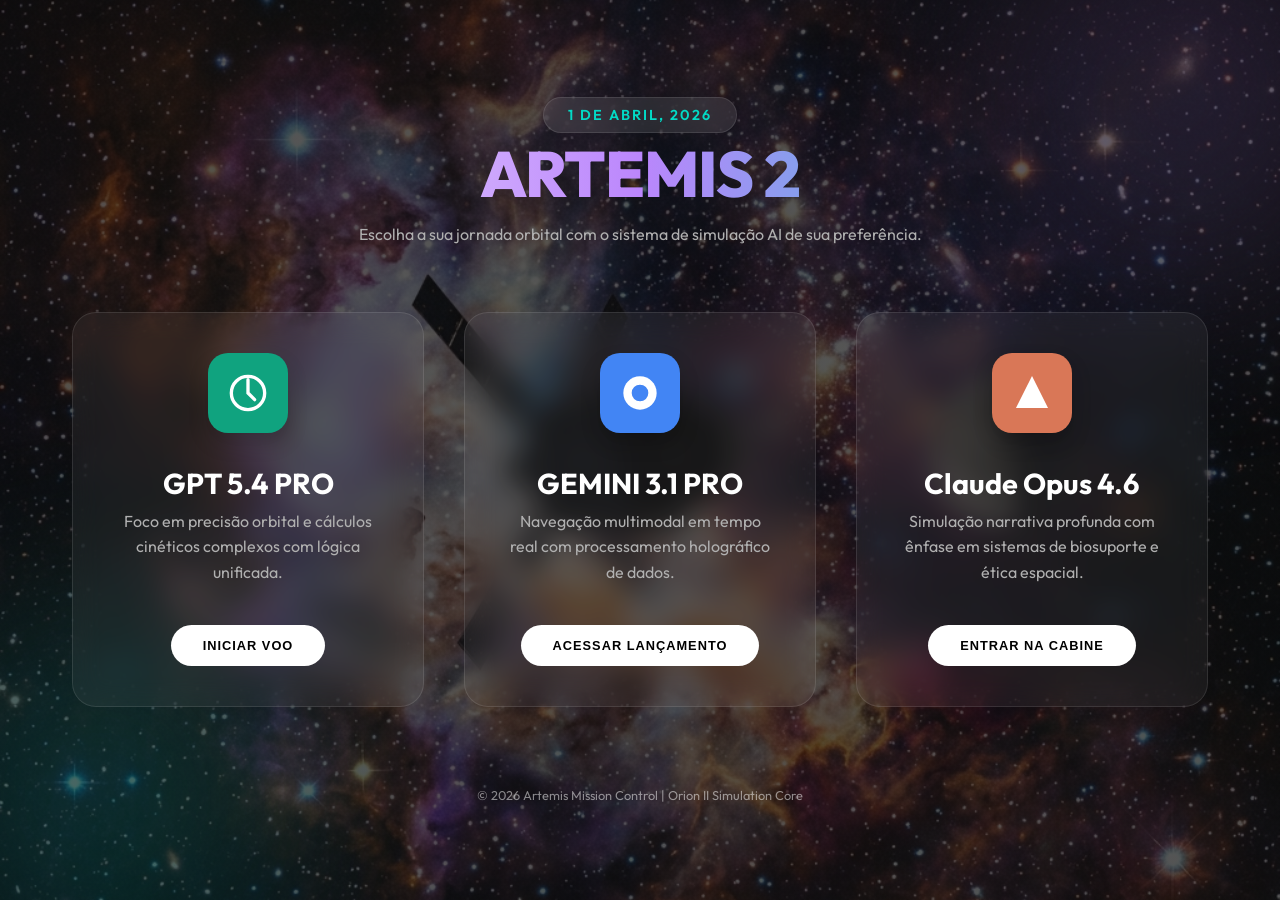
==== index.html @ f57c5f64 "Initial commit: Artemis 2 Simulation Hub with AI engine selection" ====
<!DOCTYPE html>
<html lang="pt-br">
<head>
    <meta charset="UTF-8">
    <meta name="viewport" content="width=device-width, initial-scale=1.0">
    <title>ARTEMIS 2 | Simulações Espaciais AI - 1 de Abril 2026</title>
    <meta name="description" content="Simulação de voo e viagem espacial para a Lua com a missão Artemis 2 em cooperação com as inteligências artificiais de última geração.">
    
    <!-- Google Fonts -->
    <link rel="preconnect" href="https://fonts.googleapis.com">
    <link rel="preconnect" href="https://fonts.gstatic.com" crossorigin>
    <link href="https://fonts.googleapis.com/css2?family=Outfit:wght@300;600;800&display=swap" rel="stylesheet">
    
    <!-- CSS -->
    <link rel="stylesheet" href="index.css">
    
    <link rel="icon" href="https://upload.wikimedia.org/wikipedia/commons/e/e5/Artemis_program_logo.svg">
</head>
<body>

    <div class="bg-blobs">
        <div class="blob blob-1"></div>
        <div class="blob blob-2"></div>
    </div>

    <div class="container">
        <header>
            <span class="date-badge">1 DE ABRIL, 2026</span>
            <h1>Artemis 2</h1>
            <p>Escolha a sua jornada orbital com o sistema de simulação AI de sua preferência.</p>
        </header>

        <section class="simulations-grid">
            
            <!-- GPT 5.4 PRO -->
            <a href="artemis2_chat_gpt_simulacao.html" class="card gpt-card">
                <div class="icon">
                    <svg width="40" height="40" viewBox="0 0 24 24" fill="none" xmlns="http://www.w3.org/2000/svg">
                        <path d="M12 2C6.47715 2 2 6.47715 2 12C2 17.5228 6.47715 22 12 22C17.5228 22 22 17.5228 22 12C22 6.47715 17.5228 2 12 2ZM12 4V12L16 16" stroke="white" stroke-width="2" stroke-linecap="round"/>
                    </svg>
                </div>
                <div>
                    <h2>GPT 5.4 PRO</h2>
                    <p>Foco em precisão orbital e cálculos cinéticos complexos com lógica unificada.</p>
                </div>
                <button class="btn">Iniciar Voo</button>
            </a>

            <!-- GEMINI 3.1 PRO -->
            <a href="artemis2_gemini.html" class="card gemini-card">
                <div class="icon">
                    <svg width="40" height="40" viewBox="0 0 24 24" fill="none" xmlns="http://www.w3.org/2000/svg">
                        <path d="M12 22C17.5228 22 22 17.5228 22 12C22 6.47715 17.5228 2 12 2C6.47715 2 2 6.47715 2 12C2 17.5228 6.47715 22 12 22Z" fill="white"/>
                        <circle cx="12" cy="12" r="5" fill="#4285f4"/>
                    </svg>
                </div>
                <div>
                    <h2>GEMINI 3.1 PRO</h2>
                    <p>Navegação multimodal em tempo real com processamento holográfico de dados.</p>
                </div>
                <button class="btn">Acessar Lançamento</button>
            </a>

            <!-- CLAUDE OPUS 4.6 -->
            <a href="artemis2-opusv5.html" class="card claude-card">
                <div class="icon">
                    <svg width="40" height="40" viewBox="0 0 24 24" fill="none" xmlns="http://www.w3.org/2000/svg">
                        <path d="M12 4L4 20H20L12 4Z" fill="white" stroke="white" stroke-width="2"/>
                    </svg>
                </div>
                <div>
                    <h2>Claude Opus 4.6</h2>
                    <p>Simulação narrativa profunda com ênfase em sistemas de biosuporte e ética espacial.</p>
                </div>
                <button class="btn">Entrar na Cabine</button>
            </a>

        </section>

        <footer style="margin-top: 5rem; opacity: 0.5; font-size: 0.8rem;">
            &copy; 2026 Artemis Mission Control | Orion II Simulation Core
        </footer>
    </div>

    <!-- Micro-animations for the mouse follow -->
    <script>
        document.addEventListener('mousemove', (e) => {
            const blobs = document.querySelectorAll('.blob');
            const x = (e.clientX / window.innerWidth - 0.5) * 50;
            const y = (e.clientY / window.innerHeight - 0.5) * 50;
            
            blobs.forEach((blob, index) => {
                const factor = index === 0 ? 1 : -0.8;
                blob.style.transform = `translate(${x * factor}px, ${y * factor}px)`;
            });
        });
    </script>
</body>
</html>
---- index.css ----
/* Reset & Base */
:root {
  --primary-color: #bb86fc;
  --secondary-color: #03dac6;
  --bg-color: #0d0d0d;
  --card-bg: rgba(255, 255, 255, 0.05);
  --glass-border: rgba(255, 255, 255, 0.1);
  --text-main: #ffffff;
  --text-muted: #b0b0b0;
  --accent-gpt: #10a37f;
  --accent-gemini: #4285f4;
  --accent-claude: #d97757;
  --font-family: 'Outfit', -apple-system, BlinkMacSystemFont, 'Segoe UI', Roboto, Helvetica, Arial, sans-serif;
}

* {
  margin: 0;
  padding: 0;
  box-sizing: border-box;
}

body {
  font-family: var(--font-family);
  background-color: var(--bg-color);
  color: var(--text-main);
  overflow-x: hidden;
  height: 100vh;
  display: flex;
  flex-direction: column;
  align-items: center;
  justify-content: center;
  background-image: 
    linear-gradient(rgba(13, 13, 13, 0.7), rgba(13, 13, 13, 0.7)),
    url('background.png');
  background-size: cover;
  background-position: center;
  background-attachment: fixed;
}

/* Scrollbar */
::-webkit-scrollbar {
  width: 8px;
}
::-webkit-scrollbar-track {
  background: var(--bg-color);
}
::-webkit-scrollbar-thumb {
  background: var(--glass-border);
  border-radius: 4px;
}
::-webkit-scrollbar-thumb:hover {
  background: var(--primary-color);
}

/* Container */
.container {
  max-width: 1200px;
  width: 100%;
  padding: 2rem;
  text-align: center;
  z-index: 10;
}

/* Header */
header {
  margin-bottom: 4rem;
  animation: fadeInDown 1.2s ease-out;
}

h1 {
  font-size: 4rem;
  font-weight: 800;
  letter-spacing: -1px;
  background: linear-gradient(to right, #fff, var(--primary-color), var(--secondary-color));
  -webkit-background-clip: text;
  background-clip: text;
  -webkit-text-fill-color: transparent;
  margin-bottom: 0.5rem;
  text-transform: uppercase;
}

.date-badge {
  display: inline-block;
  padding: 0.5rem 1.5rem;
  background: rgba(255, 255, 255, 0.1);
  backdrop-filter: blur(10px);
  border-radius: 50px;
  border: 1px solid var(--glass-border);
  font-size: 0.9rem;
  color: var(--secondary-color);
  font-weight: 600;
  letter-spacing: 2px;
}

/* Grid */
.simulations-grid {
  display: grid;
  grid-template-columns: repeat(auto-fit, minmax(300px, 1fr));
  gap: 2.5rem;
  width: 100%;
}

/* Card Style */
.card {
  background: var(--card-bg);
  backdrop-filter: blur(15px);
  border: 1px solid var(--glass-border);
  border-radius: 24px;
  padding: 2.5rem;
  text-decoration: none;
  color: inherit;
  transition: all 0.4s cubic-bezier(0.175, 0.885, 0.32, 1.275);
  position: relative;
  overflow: hidden;
  display: flex;
  flex-direction: column;
  align-items: center;
  gap: 1.5rem;
  animation: fadeInUp 1s ease-out both;
}

.card:nth-child(1) { animation-delay: 0.2s; }
.card:nth-child(2) { animation-delay: 0.4s; }
.card:nth-child(3) { animation-delay: 0.6s; }

.card::before {
  content: '';
  position: absolute;
  top: 0;
  left: 0;
  width: 100%;
  height: 100%;
  background: radial-gradient(circle at top right, rgba(255, 255, 255, 0.1), transparent);
  opacity: 0;
  transition: opacity 0.3s ease;
}

.card:hover {
  transform: translateY(-10px) scale(1.02);
  border-color: rgba(255, 255, 255, 0.3);
  box-shadow: 0 20px 40px rgba(0, 0, 0, 0.4);
}

.card:hover::before {
  opacity: 1;
}

.icon {
  width: 80px;
  height: 80px;
  border-radius: 20px;
  display: flex;
  align-items: center;
  justify-content: center;
  font-size: 2.5rem;
  margin-bottom: 0.5rem;
  box-shadow: 0 10px 20px rgba(0, 0, 0, 0.2);
}

.gpt-card .icon { background: var(--accent-gpt); color: white; }
.gemini-card .icon { background: var(--accent-gemini); color: white; }
.claude-card .icon { background: var(--accent-claude); color: white; }

h2 {
  font-size: 1.8rem;
  font-weight: 700;
  margin-bottom: 0.5rem;
}

p {
  color: var(--text-muted);
  font-size: 1rem;
  line-height: 1.6;
}

.btn {
  margin-top: 1rem;
  padding: 0.8rem 2rem;
  border-radius: 50px;
  font-weight: 700;
  text-transform: uppercase;
  font-size: 0.8rem;
  letter-spacing: 1px;
  border: none;
  cursor: pointer;
  background: white;
  color: black;
  transition: 0.3s ease;
}

.card:hover .btn {
  background: var(--primary-color);
  color: white;
}

/* Animations */
@keyframes fadeInDown {
  from { opacity: 0; transform: translateY(-30px); }
  to { opacity: 1; transform: translateY(0); }
}

@keyframes fadeInUp {
  from { opacity: 0; transform: translateY(30px); }
  to { opacity: 1; transform: translateY(0); }
}

/* Particles Background Sim */
.bg-blobs {
  position: fixed;
  top: 0;
  left: 0;
  width: 100%;
  height: 100%;
  z-index: 1;
  pointer-events: none;
  overflow: hidden;
}

.blob {
  position: absolute;
  width: 400px;
  height: 400px;
  background: var(--primary-color);
  filter: blur(100px);
  border-radius: 50%;
  opacity: 0.15;
  animation: float 20s infinite alternate;
}

.blob-1 { top: -100px; right: -100px; background: var(--primary-color); }
.blob-2 { bottom: -100px; left: -100px; background: var(--secondary-color); animation-delay: -5s; }

@keyframes float {
  from { transform: translate(0, 0); }
  to { transform: translate(100px, 100px); }
}

/* Responsive */
@media (max-width: 768px) {
  h1 { font-size: 2.5rem; }
  .simulations-grid { grid-template-columns: 1fr; }
  body { height: auto; padding: 2rem 0; }
}
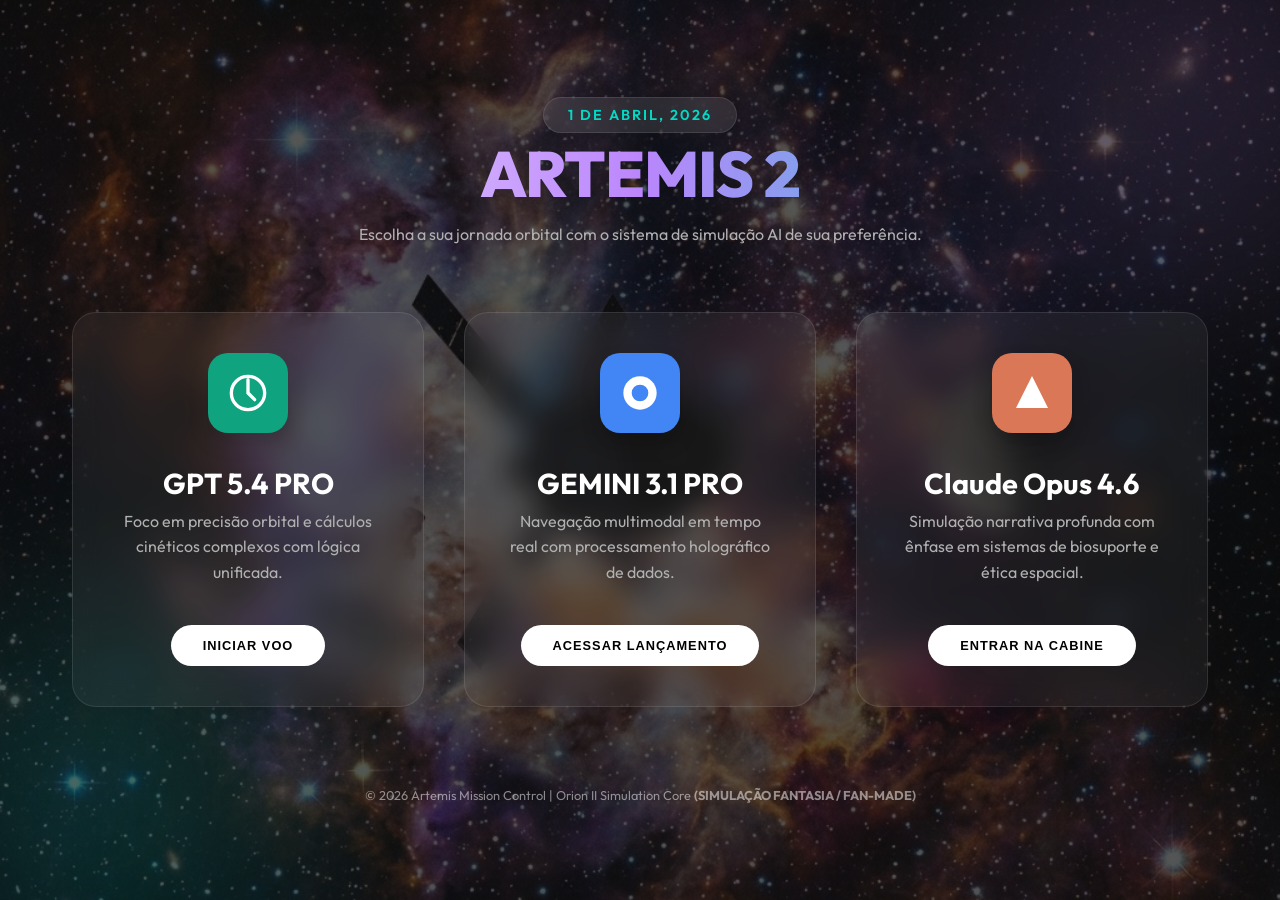
==== commit 280bb52a: "Fix Google Safe Browsing red screen (heuristics false positives)" ====
--- a/index.html
+++ b/index.html
@@ -14,7 +14,7 @@
     <!-- CSS -->
     <link rel="stylesheet" href="index.css">
     
-    <link rel="icon" href="https://upload.wikimedia.org/wikipedia/commons/e/e5/Artemis_program_logo.svg">
+    <link rel="icon" href="data:image/svg+xml,<svg xmlns='http://www.w3.org/2000/svg' viewBox='0 0 100 100'><text y='.9em' font-size='90'>🚀</text></svg>">
 </head>
 <body>
 
@@ -78,7 +78,7 @@
         </section>
 
         <footer style="margin-top: 5rem; opacity: 0.5; font-size: 0.8rem;">
-            &copy; 2026 Artemis Mission Control | Orion II Simulation Core
+            &copy; 2026 Artemis Mission Control | Orion II Simulation Core <strong>(SIMULAÇÃO FANTASIA / FAN-MADE)</strong>
         </footer>
     </div>
 
--- a/index.css
+++ b/index.css
@@ -31,7 +31,7 @@
   justify-content: center;
   background-image: 
     linear-gradient(rgba(13, 13, 13, 0.7), rgba(13, 13, 13, 0.7)),
-    url('background.png');
+    url('background.jpg');
   background-size: cover;
   background-position: center;
   background-attachment: fixed;
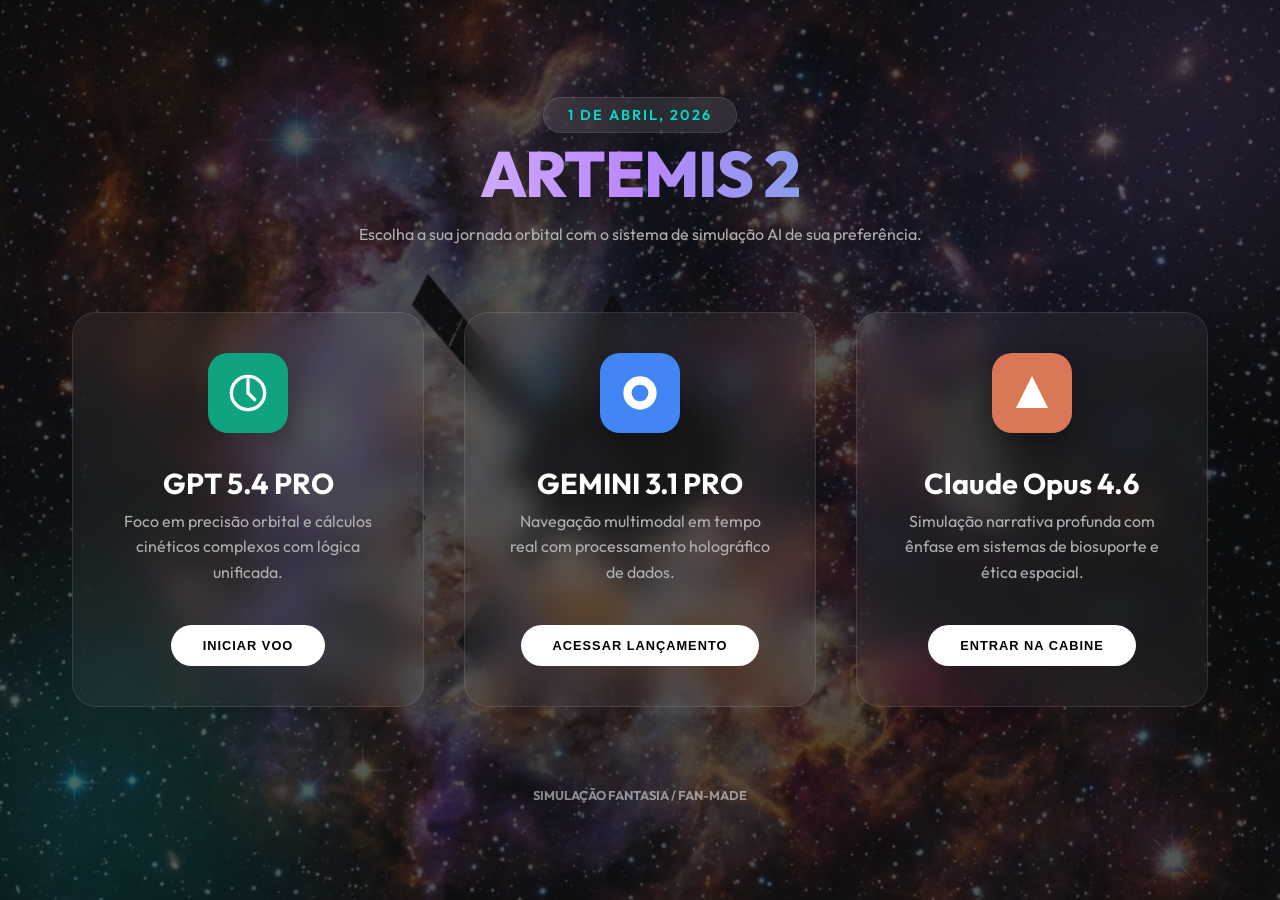
==== commit 0124f695: "Rename chat gpt file and remove deceptive footer texts" ====
--- a/index.html
+++ b/index.html
@@ -33,7 +33,7 @@
         <section class="simulations-grid">
             
             <!-- GPT 5.4 PRO -->
-            <a href="artemis2_chat_gpt_simulacao.html" class="card gpt-card">
+            <a href="artemis2_chat_gpt.html" class="card gpt-card">
                 <div class="icon">
                     <svg width="40" height="40" viewBox="0 0 24 24" fill="none" xmlns="http://www.w3.org/2000/svg">
                         <path d="M12 2C6.47715 2 2 6.47715 2 12C2 17.5228 6.47715 22 12 22C17.5228 22 22 17.5228 22 12C22 6.47715 17.5228 2 12 2ZM12 4V12L16 16" stroke="white" stroke-width="2" stroke-linecap="round"/>
@@ -78,7 +78,7 @@
         </section>
 
         <footer style="margin-top: 5rem; opacity: 0.5; font-size: 0.8rem;">
-            &copy; 2026 Artemis Mission Control | Orion II Simulation Core <strong>(SIMULAÇÃO FANTASIA / FAN-MADE)</strong>
+            <strong>SIMULAÇÃO FANTASIA / FAN-MADE</strong>
         </footer>
     </div>
 
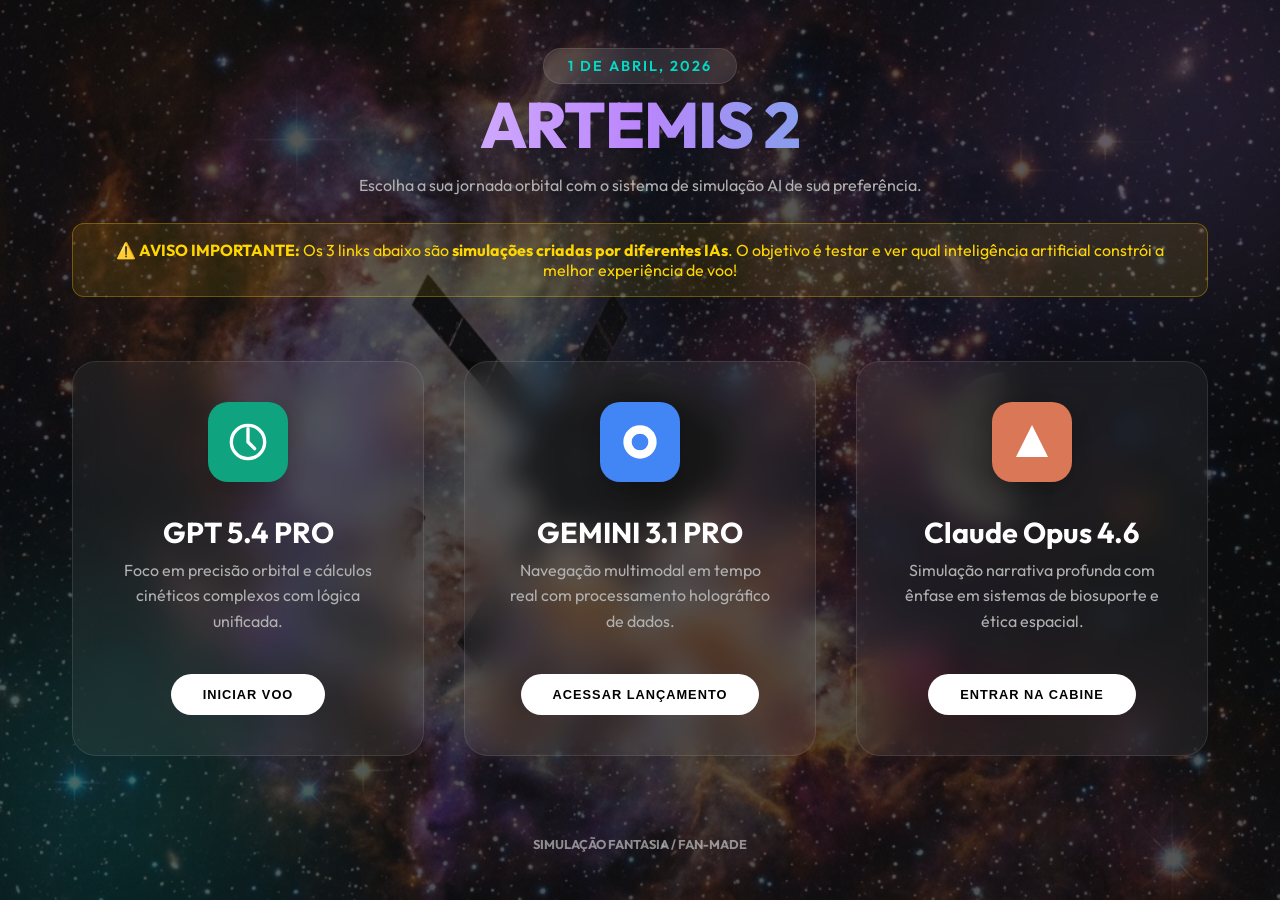
==== commit 6f71ff31: "feat: Add prominent warning that links are AI simulations" ====
--- a/index.html
+++ b/index.html
@@ -3,6 +3,7 @@
 <head>
     <meta charset="UTF-8">
     <meta name="viewport" content="width=device-width, initial-scale=1.0">
+    <meta name="google-site-verification" content="vCRd75NkckQ5ONjl4FGs9igMTV8BqqFZXigfnOIRbf8" />
     <title>ARTEMIS 2 | Simulações Espaciais AI - 1 de Abril 2026</title>
     <meta name="description" content="Simulação de voo e viagem espacial para a Lua com a missão Artemis 2 em cooperação com as inteligências artificiais de última geração.">
     
@@ -28,6 +29,9 @@
             <span class="date-badge">1 DE ABRIL, 2026</span>
             <h1>Artemis 2</h1>
             <p>Escolha a sua jornada orbital com o sistema de simulação AI de sua preferência.</p>
+            <div style="margin-top: 1.5rem; padding: 1rem 1.5rem; background: rgba(255, 204, 0, 0.1); border: 1px solid rgba(255, 204, 0, 0.3); border-radius: 12px; color: #ffd700; display: inline-block;">
+                <strong>⚠️ AVISO IMPORTANTE:</strong> Os 3 links abaixo são <strong>simulações criadas por diferentes IAs</strong>. O objetivo é testar e ver qual inteligência artificial constrói a melhor experiência de voo!
+            </div>
         </header>
 
         <section class="simulations-grid">
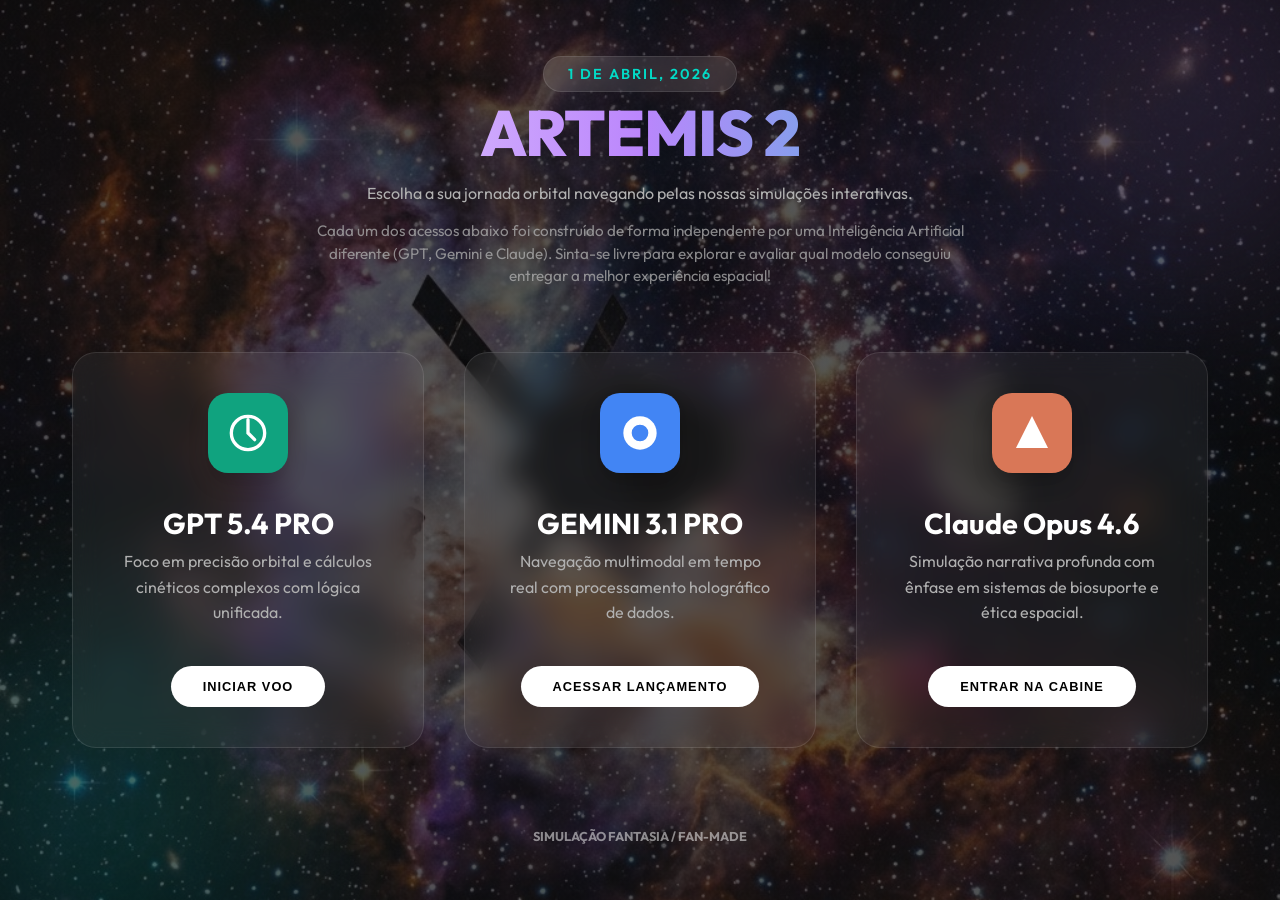
==== commit 9f3659ec: "style: Subtly integrate AI simulation notice" ====
--- a/index.html
+++ b/index.html
@@ -28,10 +28,10 @@
         <header>
             <span class="date-badge">1 DE ABRIL, 2026</span>
             <h1>Artemis 2</h1>
-            <p>Escolha a sua jornada orbital com o sistema de simulação AI de sua preferência.</p>
-            <div style="margin-top: 1.5rem; padding: 1rem 1.5rem; background: rgba(255, 204, 0, 0.1); border: 1px solid rgba(255, 204, 0, 0.3); border-radius: 12px; color: #ffd700; display: inline-block;">
-                <strong>⚠️ AVISO IMPORTANTE:</strong> Os 3 links abaixo são <strong>simulações criadas por diferentes IAs</strong>. O objetivo é testar e ver qual inteligência artificial constrói a melhor experiência de voo!
-            </div>
+            <p style="margin-bottom: 0.8rem;">Escolha a sua jornada orbital navegando pelas nossas simulações interativas.</p>
+            <p style="font-size: 0.95rem; opacity: 0.75; max-width: 650px; margin: 0 auto; line-height: 1.5;">
+                Cada um dos acessos abaixo foi construído de forma independente por uma Inteligência Artificial diferente (GPT, Gemini e Claude). Sinta-se livre para explorar e avaliar qual modelo conseguiu entregar a melhor experiência espacial!
+            </p>
         </header>
 
         <section class="simulations-grid">
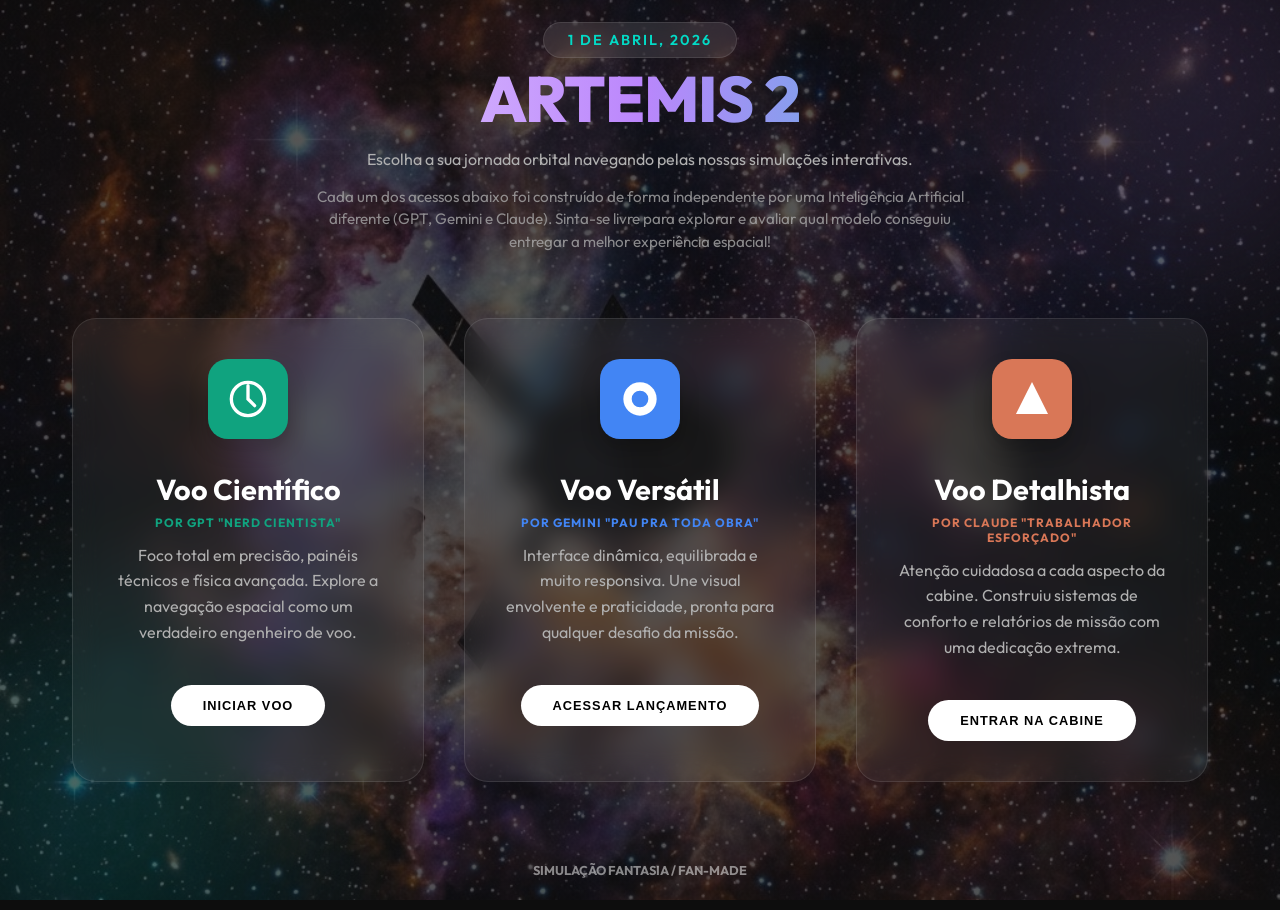
==== commit e81f08b8: "feat: Shift focus from AI models to simulation experiences and personas" ====
--- a/index.html
+++ b/index.html
@@ -44,8 +44,9 @@
                     </svg>
                 </div>
                 <div>
-                    <h2>GPT 5.4 PRO</h2>
-                    <p>Foco em precisão orbital e cálculos cinéticos complexos com lógica unificada.</p>
+                    <h2>Voo Científico</h2>
+                    <div style="font-size: 0.75rem; font-weight: bold; color: var(--accent-gpt); text-transform: uppercase; margin-bottom: 0.8rem; letter-spacing: 1px;">Por GPT "Nerd Cientista"</div>
+                    <p>Foco total em precisão, painéis técnicos e física avançada. Explore a navegação espacial como um verdadeiro engenheiro de voo.</p>
                 </div>
                 <button class="btn">Iniciar Voo</button>
             </a>
@@ -59,8 +60,9 @@
                     </svg>
                 </div>
                 <div>
-                    <h2>GEMINI 3.1 PRO</h2>
-                    <p>Navegação multimodal em tempo real com processamento holográfico de dados.</p>
+                    <h2>Voo Versátil</h2>
+                    <div style="font-size: 0.75rem; font-weight: bold; color: var(--accent-gemini); text-transform: uppercase; margin-bottom: 0.8rem; letter-spacing: 1px;">Por Gemini "Pau pra Toda Obra"</div>
+                    <p>Interface dinâmica, equilibrada e muito responsiva. Une visual envolvente e praticidade, pronta para qualquer desafio da missão.</p>
                 </div>
                 <button class="btn">Acessar Lançamento</button>
             </a>
@@ -73,8 +75,9 @@
                     </svg>
                 </div>
                 <div>
-                    <h2>Claude Opus 4.6</h2>
-                    <p>Simulação narrativa profunda com ênfase em sistemas de biosuporte e ética espacial.</p>
+                    <h2>Voo Detalhista</h2>
+                    <div style="font-size: 0.75rem; font-weight: bold; color: var(--accent-claude); text-transform: uppercase; margin-bottom: 0.8rem; letter-spacing: 1px;">Por Claude "Trabalhador Esforçado"</div>
+                    <p>Atenção cuidadosa a cada aspecto da cabine. Construiu sistemas de conforto e relatórios de missão com uma dedicação extrema.</p>
                 </div>
                 <button class="btn">Entrar na Cabine</button>
             </a>
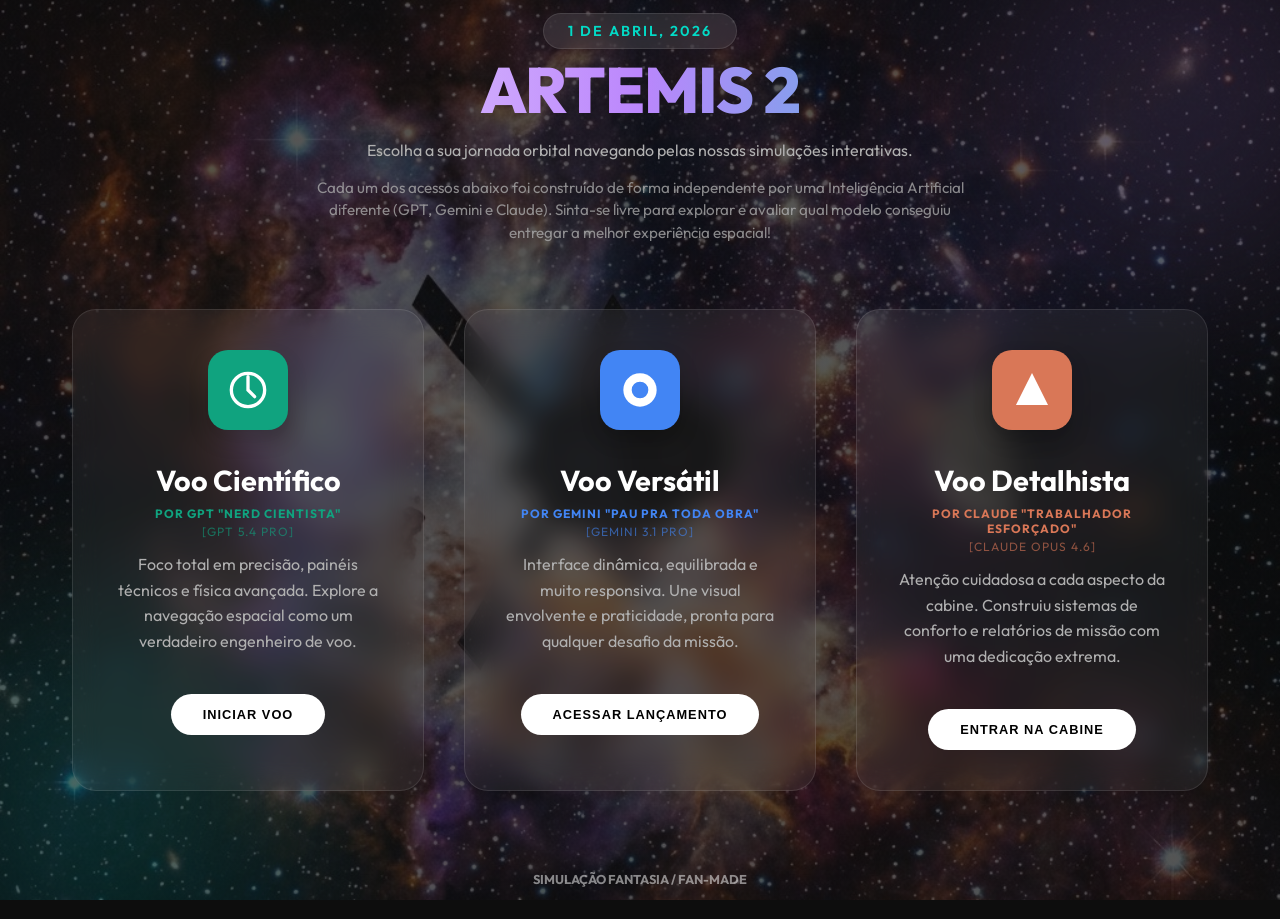
==== commit 721aeb95: "feat: Add specific AI model versions for historical record" ====
--- a/index.html
+++ b/index.html
@@ -45,7 +45,10 @@
                 </div>
                 <div>
                     <h2>Voo Científico</h2>
-                    <div style="font-size: 0.75rem; font-weight: bold; color: var(--accent-gpt); text-transform: uppercase; margin-bottom: 0.8rem; letter-spacing: 1px;">Por GPT "Nerd Cientista"</div>
+                    <div style="font-size: 0.75rem; font-weight: bold; color: var(--accent-gpt); text-transform: uppercase; margin-bottom: 0.8rem; letter-spacing: 1px;">
+                        Por GPT "Nerd Cientista"
+                        <span style="display: block; font-weight: normal; opacity: 0.6; margin-top: 0.2rem;">[GPT 5.4 PRO]</span>
+                    </div>
                     <p>Foco total em precisão, painéis técnicos e física avançada. Explore a navegação espacial como um verdadeiro engenheiro de voo.</p>
                 </div>
                 <button class="btn">Iniciar Voo</button>
@@ -61,7 +64,10 @@
                 </div>
                 <div>
                     <h2>Voo Versátil</h2>
-                    <div style="font-size: 0.75rem; font-weight: bold; color: var(--accent-gemini); text-transform: uppercase; margin-bottom: 0.8rem; letter-spacing: 1px;">Por Gemini "Pau pra Toda Obra"</div>
+                    <div style="font-size: 0.75rem; font-weight: bold; color: var(--accent-gemini); text-transform: uppercase; margin-bottom: 0.8rem; letter-spacing: 1px;">
+                        Por Gemini "Pau pra Toda Obra"
+                        <span style="display: block; font-weight: normal; opacity: 0.6; margin-top: 0.2rem;">[GEMINI 3.1 PRO]</span>
+                    </div>
                     <p>Interface dinâmica, equilibrada e muito responsiva. Une visual envolvente e praticidade, pronta para qualquer desafio da missão.</p>
                 </div>
                 <button class="btn">Acessar Lançamento</button>
@@ -76,7 +82,10 @@
                 </div>
                 <div>
                     <h2>Voo Detalhista</h2>
-                    <div style="font-size: 0.75rem; font-weight: bold; color: var(--accent-claude); text-transform: uppercase; margin-bottom: 0.8rem; letter-spacing: 1px;">Por Claude "Trabalhador Esforçado"</div>
+                    <div style="font-size: 0.75rem; font-weight: bold; color: var(--accent-claude); text-transform: uppercase; margin-bottom: 0.8rem; letter-spacing: 1px;">
+                        Por Claude "Trabalhador Esforçado"
+                        <span style="display: block; font-weight: normal; opacity: 0.6; margin-top: 0.2rem;">[CLAUDE OPUS 4.6]</span>
+                    </div>
                     <p>Atenção cuidadosa a cada aspecto da cabine. Construiu sistemas de conforto e relatórios de missão com uma dedicação extrema.</p>
                 </div>
                 <button class="btn">Entrar na Cabine</button>
